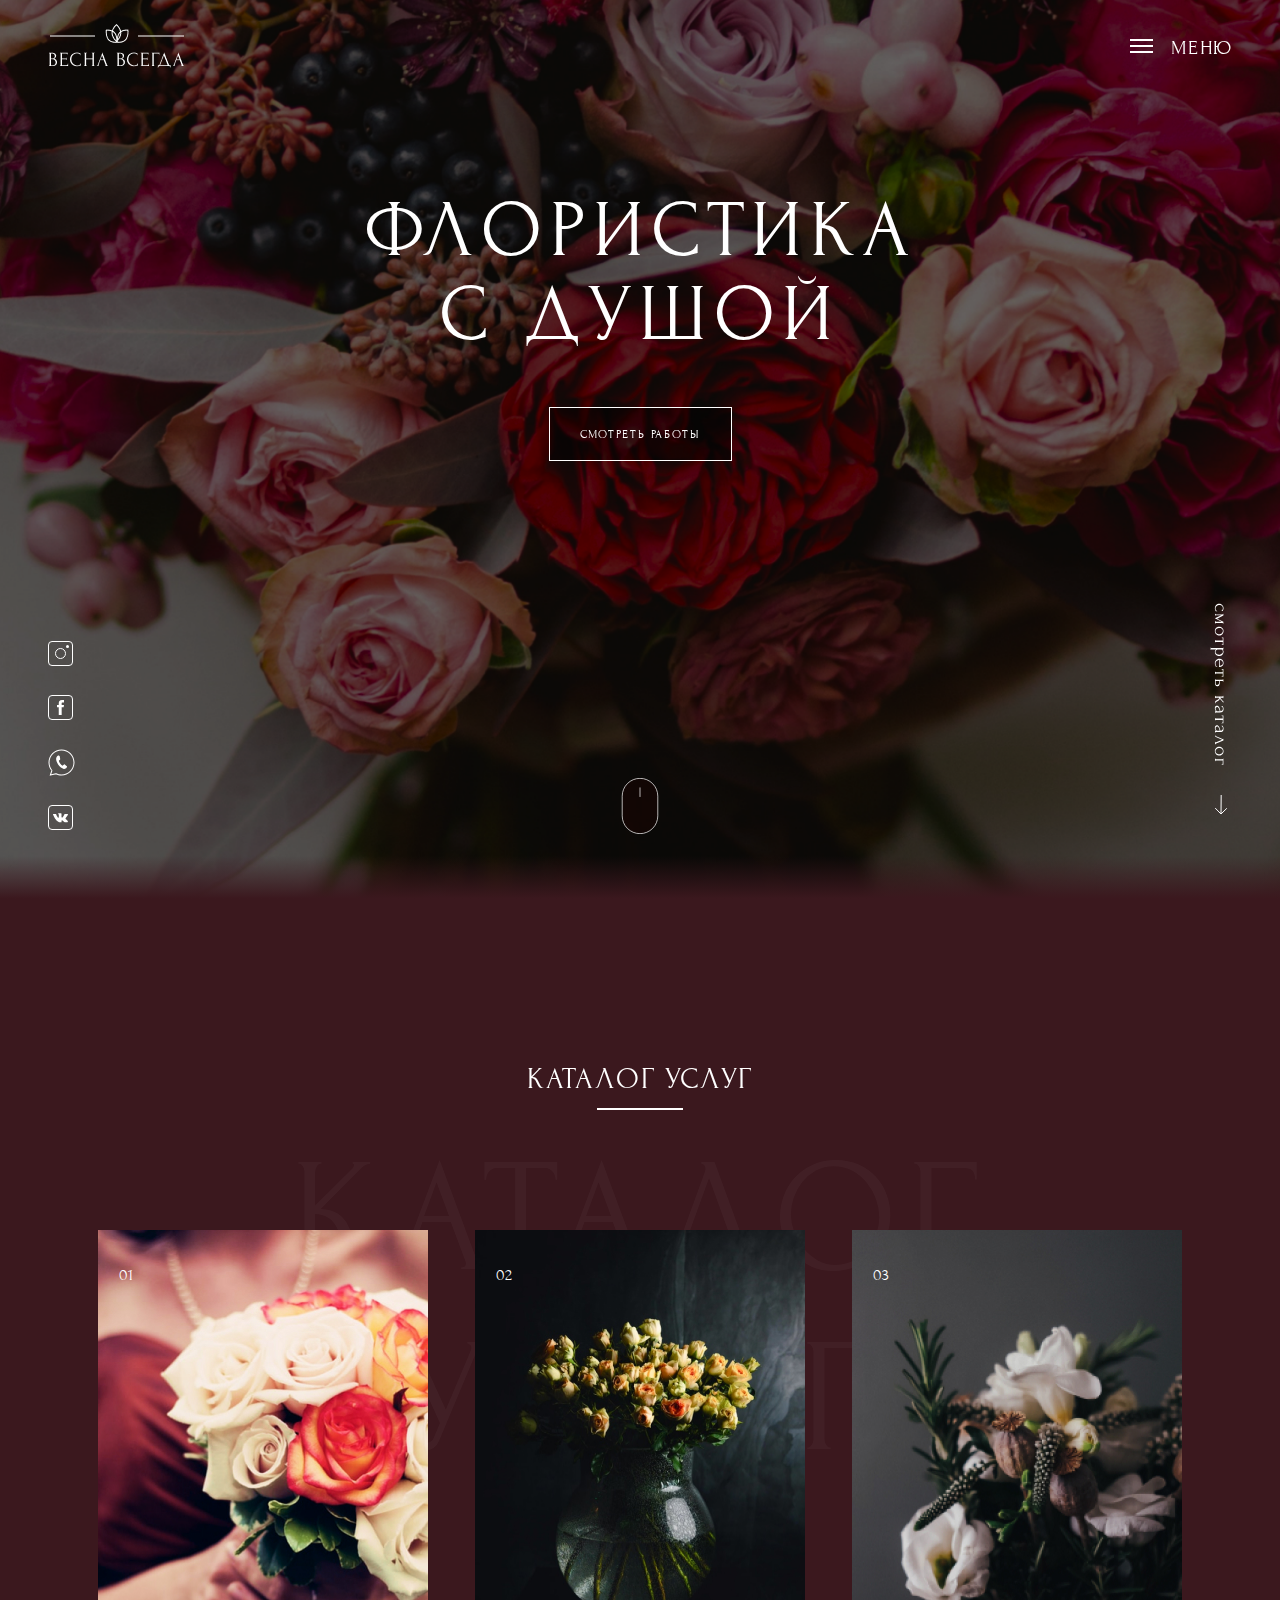
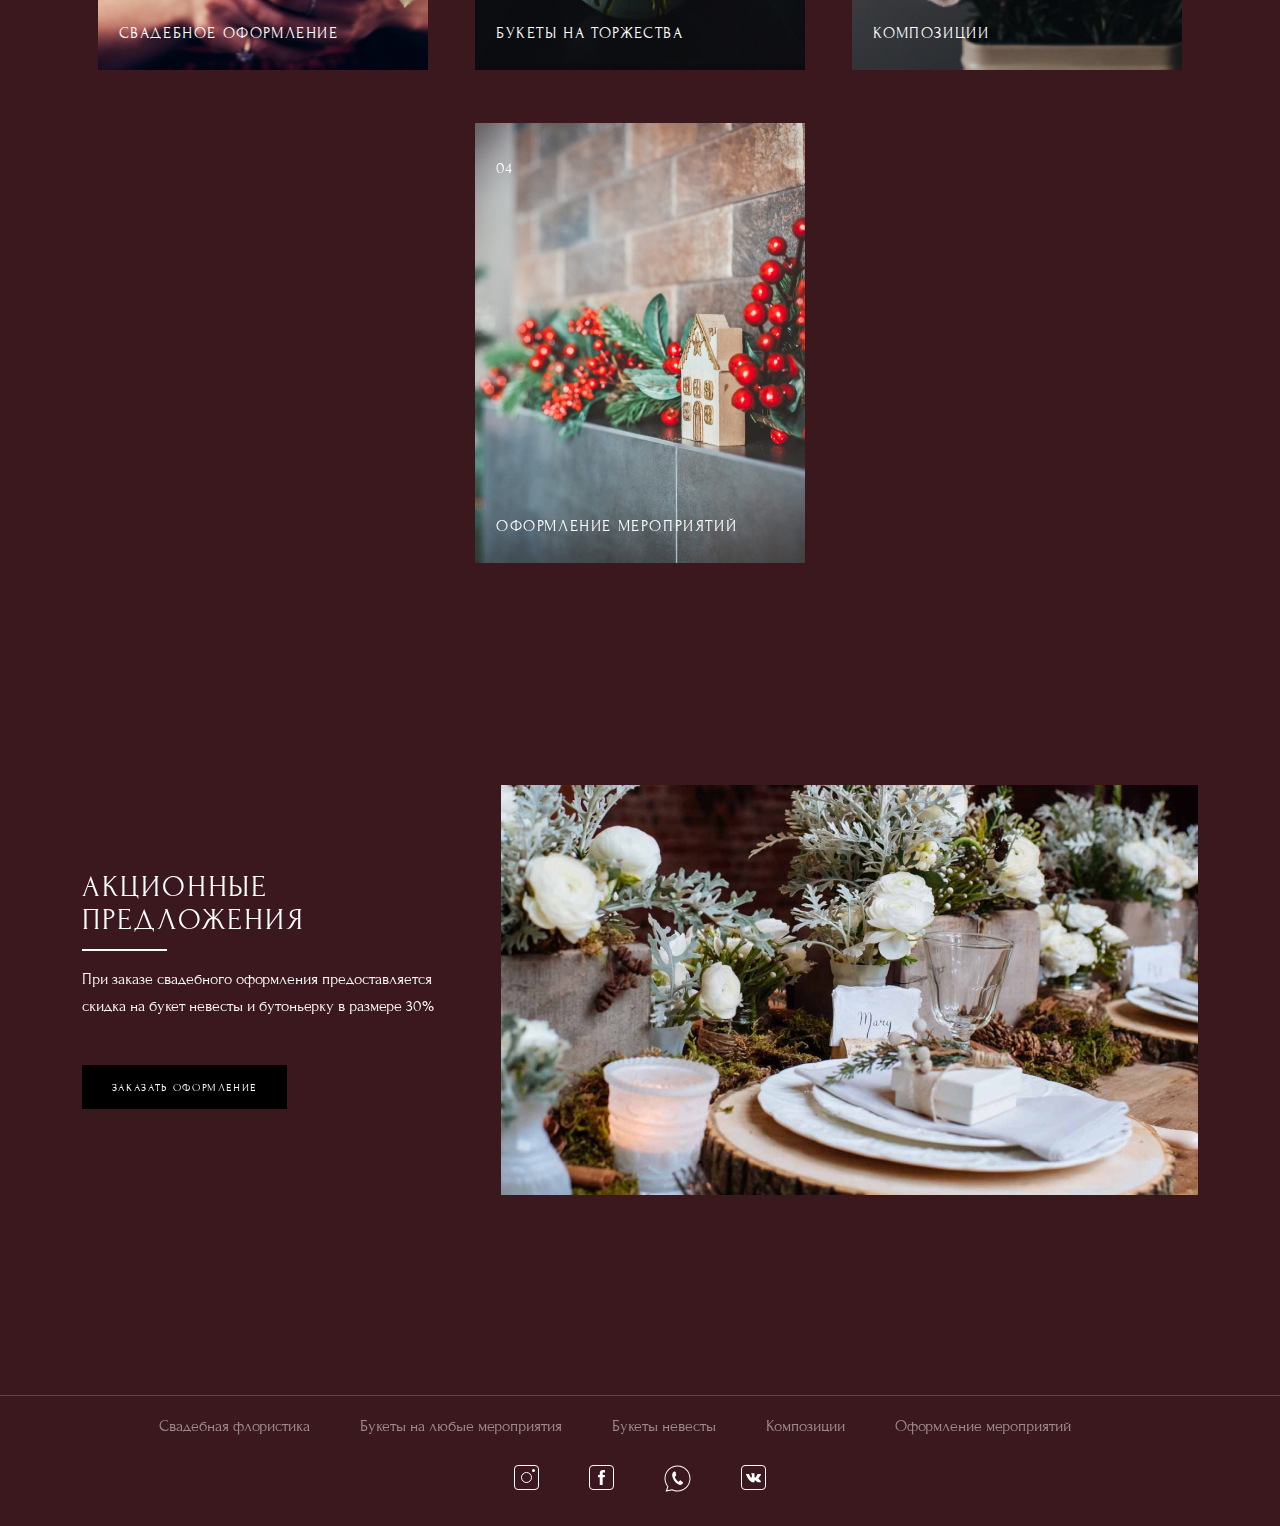
==== index.html @ 263a3485 "first commit" ====
<!DOCTYPE html>
<html lang="ru">
  <head>
    <meta charset="UTF-8" />
    <meta name="viewport" content="width=device-width, initial-scale=1.0" />
    <title>Весна всегда - флористика с душой</title>
    <link rel="stylesheet" href="style/main.css" />
    <link
      href="https://fonts.googleapis.com/css2?family=Forum&display=swap"
      rel="stylesheet"
    />
  </head>
  <body>

   
    <header class="header">

      <div class="container">

        <div class="header-top">

          <div class="logo">
            <a href="index.html" class="logo__link">
              <div class="logo__image"></div>
            </a>
          </div>
          <!-- /.logo -->

          <!--********** Burger button **********-->

          <div class="burger-icon">

            <div class="burger-icon__button">
              <div class="burger-icon__lines"></div>
            </div>
  
            <p class="burger-icon__text">меню</p>
          </div>
          <!-- /.burger-icon -->
  
          <!--********** Burger menu **********-->

          <nav class="burger-menu">
            <ul class="burger-menu__list">
              <li class="burger-menu__item">
  
                <div class="burger-menu__logo"></div>
  
              </li>
  
              <li class="burger-menu__item">
                <a href="pages/wedding-design.html" class="burger-menu__link">
  
                  свадебная <br /> флористика
  
                </a>
              </li>
  
              <li class="burger-menu__item">
                <a href="pages/event-bouquets.html" class="burger-menu__link">
  
                  букеты на любые <br /> мероприятия
  
                </a>
              </li>

              <li class="burger-menu__item burger-menu__item-mobile">
                <a href="#" class="burger-menu__link">
  
                  букеты невесты
  
                </a>
              </li>
  
              <li class="burger-menu__item">
                <a href="pages/compositions.html" class="burger-menu__link">
  
                  композиции
  
                </a>
              </li>
              <li class="burger-menu__item">
                <a href="pages/event-design.html" class="burger-menu__link">
  
                  оформление <br /> мероприятий
  
                </a>
              </li>
  
            </ul>
          </nav>
          <!-- /.burger-menu -->

        </div>
         <!-- /.header-top -->

      </div>
      <!-- /.container -->

      <div class="header__body">

        <div class="container">

            <div class="social-menu">
              <ul class="social-menu__list">
    
                <li class="social-menu__item">
                  <a href="#" class="social-menu__link">
    
                    <img src="img\social\instagram.svg" alt="Instagram" class="social-menu__icon"/>
    
                  </a>
                </li>
    
                <li class="social-menu__item">
                  <a href="#" class="social-menu__link">
    
                    <img src="img\social\facebook.svg" alt="Facebook" class="social-menu__icon"/>
    
                  </a>
                </li>
    
                <li class="social-menu__item">
                  <a href="#" class="social-menu__link">
    
                    <img src="img\social\viber.svg" alt="Viber" class="social-menu__icon"/>
    
                  </a>
                </li>
    
                <li class="social-menu__item">
                  <a href="#" class="social-menu__link">

                    <img src="img\social\vkontakte.svg" alt="Vkontakte" class="social-menu__icon">

                  </a>
                </li>
    
              </ul>
            </div>
            <!-- ./social-menu -->

            <div class="header__body-content">

              <h1 class="header-title">
                флористика <br />
                с душой
              </h1>

              <button class="header-button">смотреть работы</button>

              
            </div>
            <!-- /.header__body-content -->

          <div class="header__mouse">

              <img src="img/header/header-mouse.svg" alt="" class="header__mouse-image">
            
          </div>
          <!-- /.header__mouse -->

          <div class="header__arrow">

            <a href="#catalog" class="header__arrow-link">
              <img src="img/header/header-down-arrow.svg" alt="Down arrow" class="header__arrow-icon">
            </a>

          </div>
          <!-- /.header__arrow -->

        </div>
        <!-- /.container -->

        
      
      </div>
      <!-- /.header__body -->

      <!--********** Mobile header **********-->

      <div class="tablet-header">

        <div class="container">

          <div class="tablet-header__body">

            <h1 class="header-title">
              флористика с <br /> душой
            </h1>

            <button class="header-button">смотреть работы</button>

            <div class="mobile-social">
              <div class="mobile__social-menu">
                <div class="mobile__social-circle">
                  <a href="#" class="mobile__social-link">
                    <svg
                      class="mobile__social-icon"
                      viewBox="0 0 25 25"
                      fill="none"
                      xmlns="http://www.w3.org/2000/svg"
                    >
                      <rect
                        x="0.5"
                        y="0.5"
                        width="24"
                        height="24"
                        rx="3.5"
                        stroke="white"
                      />
                      <circle cx="12.5" cy="12.5" r="5" stroke="white" />
                      <circle cx="19.5" cy="5.5" r="1.5" fill="white" />
                    </svg>
                  </a>
                </div>
            
                <div class="mobile__social-circle">
                  <a href="#" class="mobile__social-link">
                    <svg
                      class="mobile__social-icon"
                      viewBox="0 0 25 25"
                      fill="none"
                      xmlns="http://www.w3.org/2000/svg"
                    >
                      <rect
                        x="0.5"
                        y="0.5"
                        width="24"
                        height="24"
                        rx="3.5"
                        stroke="white"
                      />
                      <path
                        d="M15.6309 12.3113H13.6667V20.1113H10.75V12.3113H9V9.91133H10.75V8.46523C10.7523 6.36055 11.6022 5.11133 14.013 5.11133H16V7.51133H14.667C13.7282 7.51133 13.6667 7.87227 13.6667 8.54492V9.91133H16L15.6309 12.3113Z"
                        fill="white"
                      />
                    </svg>
                  </a>
                </div>
            
                <div class="mobile__social-circle">
                  <a href="#" class="mobile__social-link">
                    <svg
                      class="mobile__social-icon"
                      viewBox="0 0 27 27"
                      fill="none"
                      xmlns="http://www.w3.org/2000/svg"
                    >
                      <path
                        fill-rule="evenodd"
                        clip-rule="evenodd"
                        d="M11.7322 7.34431C11.6131 6.77235 11.3828 6.71752 11.1737 6.66946C11.0033 6.62879 10.8072 6.59134 10.6111 6.55388C10.4175 6.51689 10.083 6.53415 9.75349 6.80127C9.42204 7.06532 8.51536 7.68752 8.21717 9.24844C7.91947 10.8067 8.68664 12.5171 8.79149 12.7563C8.89926 12.9933 10.1561 16.6585 12.9003 18.5003C15.1824 20.0293 15.7282 19.9172 16.2755 19.9676C16.8258 20.0159 18.1626 19.5327 18.5487 18.8381C18.9343 18.1461 19.0554 17.5118 19.0082 17.3648C18.9611 17.2178 18.7799 17.1021 18.515 16.8864C18.2526 16.6712 16.9536 15.6304 16.7029 15.4716C16.4541 15.3158 16.2681 15.2262 16.0116 15.5046C15.7552 15.7829 15.0546 16.3904 14.8423 16.569C14.6301 16.7476 14.4557 16.7413 14.1903 16.5283C13.9278 16.3131 13.0451 15.7982 12.1284 14.503C11.4151 13.4956 11.0225 12.3465 10.9114 11.9952C10.7999 11.6465 10.9853 11.5034 11.1634 11.3723C11.3235 11.2568 11.5295 11.0581 11.7126 10.901C11.8932 10.7434 11.9666 10.6221 12.1062 10.4297C12.2434 10.2367 12.2304 10.0422 12.1882 9.86908C12.146 9.69598 11.8739 8.02071 11.7322 7.34431Z"
                        fill="white"
                      />
                      <path
                        d="M3.89061 21.4948L4.36495 21.653L4.453 21.3888L4.2748 21.1749L3.89061 21.4948ZM2.38889 26L1.91455 25.8419L1.63529 26.6797L2.49735 26.4881L2.38889 26ZM8.03513 24.7453L8.25401 24.2957L8.09706 24.2193L7.92667 24.2572L8.03513 24.7453ZM25.5 13.5C25.5 20.1274 20.1274 25.5 13.5 25.5V26.5C20.6797 26.5 26.5 20.6797 26.5 13.5H25.5ZM13.5 1.5C20.1274 1.5 25.5 6.87258 25.5 13.5H26.5C26.5 6.3203 20.6797 0.5 13.5 0.5V1.5ZM1.5 13.5C1.5 6.87258 6.87258 1.5 13.5 1.5V0.5C6.3203 0.5 0.5 6.3203 0.5 13.5H1.5ZM4.2748 21.1749C2.54195 19.0943 1.5 16.4195 1.5 13.5H0.5C0.5 16.6619 1.62947 19.5613 3.50641 21.8148L4.2748 21.1749ZM2.86323 26.1581L4.36495 21.653L3.41627 21.3367L1.91455 25.8419L2.86323 26.1581ZM7.92667 24.2572L2.28042 25.5119L2.49735 26.4881L8.1436 25.2334L7.92667 24.2572ZM13.5 25.5C11.6178 25.5 9.8382 25.067 8.25401 24.2957L7.81626 25.1948C9.53385 26.0311 11.4629 26.5 13.5 26.5V25.5Z"
                        fill="white"
                      />
                    </svg>
                  </a>
                </div>
            
                <div class="mobile__social-circle">
                  <a href="#" class="mobile__social-link">
                    <svg
                      class="mobile__social-icon"
                      viewBox="0 0 25 25"
                      fill="none"
                      xmlns="http://www.w3.org/2000/svg"
                    >
                      <rect
                        x="0.5"
                        y="0.5"
                        width="24"
                        height="24"
                        rx="3.5"
                        stroke="white"
                      />
                      <path
                        d="M18.3482 14.5483C19.5548 15.7177 19.8061 16.2895 19.8468 16.3598C20.3449 17.2269 19.2945 17.2949 19.2945 17.2949L17.2819 17.3253C17.2819 17.3253 16.8472 17.4144 16.279 17.0043C15.5252 16.4653 14.4951 15.0592 13.9427 15.242C13.3813 15.4271 13.5602 16.9012 13.5602 16.9012C13.5602 16.9012 13.5647 17.0816 13.4379 17.2269C13.2975 17.3792 13.0259 17.3206 13.0259 17.3206H12.4463C12.4463 17.3206 10.298 17.33 8.54574 15.4224C6.63733 13.3438 5.04132 9.45601 5.04132 9.45601C5.04132 9.45601 4.94398 9.20995 5.04811 9.07871C5.1681 8.93108 5.49182 8.93342 5.49182 8.93342H7.64474C7.64474 8.93342 7.84622 8.96154 7.9911 9.07403C8.11335 9.16542 8.179 9.33884 8.179 9.33884C8.179 9.33884 8.43934 10.063 8.90117 10.8972C9.79991 12.5236 10.2187 12.8798 10.5243 12.704C10.9681 12.4486 10.8345 10.4051 10.8345 10.4051C10.8345 10.4051 10.8435 9.66223 10.6104 9.33181C10.4293 9.07403 10.0919 8.99904 9.94253 8.97795C9.82029 8.96389 10.0195 8.66861 10.2776 8.53738C10.6647 8.34053 11.3506 8.32647 12.1588 8.33584C12.7882 8.34287 13.0259 8.3335 13.0259 8.3335C13.7684 8.52097 13.5171 9.24744 13.5171 10.9816C13.5171 11.5393 13.4198 12.3221 13.8046 12.5798C13.9699 12.6947 14.563 12.7111 15.5704 10.9183C16.0504 10.0677 16.4284 9.26853 16.4284 9.26853C16.4284 9.26853 16.5099 9.08809 16.6299 9.0131C16.7567 8.93342 16.9242 8.93342 16.9242 8.93342L19.1903 8.94514C19.1903 8.94514 19.8717 8.85609 19.9804 9.17948C20.0959 9.51694 19.702 10.1075 18.7783 11.3987C17.257 13.5196 17.0872 13.3227 18.3482 14.5483Z"
                        fill="white"
                      />
                    </svg>
                  </a>
                </div>
              </div>
            </div>
            <!-- /.mobile-social -->

            <div class="tablet-header__arrow">
              <img src="img/header/down-arrow-tablet.svg" alt="Down arrow" class="tablet-header__arrow-icon">
            </div>
    

          </div>
          <!-- /.tablet-header__wrap -->

        </div>
        <!-- /.container -->

      </div>
      <!-- /.tablet-header__body -->


      <div class="smartphone-header">

        <div class="container">

          <div class="smartphone-header__body">

            <h1 class="header-title">
              флористика <br /> с душой
            </h1>

            <button class="header-button">смотреть работы</button>

            <div class="mobile-social">
              <div class="mobile__social-menu">
                <div class="mobile__social-circle">
                  <a href="#" class="mobile__social-link">
                    <svg
                      class="mobile__social-icon"
                      viewBox="0 0 25 25"
                      fill="none"
                      xmlns="http://www.w3.org/2000/svg"
                    >
                      <rect
                        x="0.5"
                        y="0.5"
                        width="24"
                        height="24"
                        rx="3.5"
                        stroke="white"
                      />
                      <circle cx="12.5" cy="12.5" r="5" stroke="white" />
                      <circle cx="19.5" cy="5.5" r="1.5" fill="white" />
                    </svg>
                  </a>
                </div>
            
                <div class="mobile__social-circle">
                  <a href="#" class="mobile__social-link">
                    <svg
                      class="mobile__social-icon"
                      viewBox="0 0 25 25"
                      fill="none"
                      xmlns="http://www.w3.org/2000/svg"
                    >
                      <rect
                        x="0.5"
                        y="0.5"
                        width="24"
                        height="24"
                        rx="3.5"
                        stroke="white"
                      />
                      <path
                        d="M15.6309 12.3113H13.6667V20.1113H10.75V12.3113H9V9.91133H10.75V8.46523C10.7523 6.36055 11.6022 5.11133 14.013 5.11133H16V7.51133H14.667C13.7282 7.51133 13.6667 7.87227 13.6667 8.54492V9.91133H16L15.6309 12.3113Z"
                        fill="white"
                      />
                    </svg>
                  </a>
                </div>
            
                <div class="mobile__social-circle">
                  <a href="#" class="mobile__social-link">
                    <svg
                      class="mobile__social-icon"
                      viewBox="0 0 27 27"
                      fill="none"
                      xmlns="http://www.w3.org/2000/svg"
                    >
                      <path
                        fill-rule="evenodd"
                        clip-rule="evenodd"
                        d="M11.7322 7.34431C11.6131 6.77235 11.3828 6.71752 11.1737 6.66946C11.0033 6.62879 10.8072 6.59134 10.6111 6.55388C10.4175 6.51689 10.083 6.53415 9.75349 6.80127C9.42204 7.06532 8.51536 7.68752 8.21717 9.24844C7.91947 10.8067 8.68664 12.5171 8.79149 12.7563C8.89926 12.9933 10.1561 16.6585 12.9003 18.5003C15.1824 20.0293 15.7282 19.9172 16.2755 19.9676C16.8258 20.0159 18.1626 19.5327 18.5487 18.8381C18.9343 18.1461 19.0554 17.5118 19.0082 17.3648C18.9611 17.2178 18.7799 17.1021 18.515 16.8864C18.2526 16.6712 16.9536 15.6304 16.7029 15.4716C16.4541 15.3158 16.2681 15.2262 16.0116 15.5046C15.7552 15.7829 15.0546 16.3904 14.8423 16.569C14.6301 16.7476 14.4557 16.7413 14.1903 16.5283C13.9278 16.3131 13.0451 15.7982 12.1284 14.503C11.4151 13.4956 11.0225 12.3465 10.9114 11.9952C10.7999 11.6465 10.9853 11.5034 11.1634 11.3723C11.3235 11.2568 11.5295 11.0581 11.7126 10.901C11.8932 10.7434 11.9666 10.6221 12.1062 10.4297C12.2434 10.2367 12.2304 10.0422 12.1882 9.86908C12.146 9.69598 11.8739 8.02071 11.7322 7.34431Z"
                        fill="white"
                      />
                      <path
                        d="M3.89061 21.4948L4.36495 21.653L4.453 21.3888L4.2748 21.1749L3.89061 21.4948ZM2.38889 26L1.91455 25.8419L1.63529 26.6797L2.49735 26.4881L2.38889 26ZM8.03513 24.7453L8.25401 24.2957L8.09706 24.2193L7.92667 24.2572L8.03513 24.7453ZM25.5 13.5C25.5 20.1274 20.1274 25.5 13.5 25.5V26.5C20.6797 26.5 26.5 20.6797 26.5 13.5H25.5ZM13.5 1.5C20.1274 1.5 25.5 6.87258 25.5 13.5H26.5C26.5 6.3203 20.6797 0.5 13.5 0.5V1.5ZM1.5 13.5C1.5 6.87258 6.87258 1.5 13.5 1.5V0.5C6.3203 0.5 0.5 6.3203 0.5 13.5H1.5ZM4.2748 21.1749C2.54195 19.0943 1.5 16.4195 1.5 13.5H0.5C0.5 16.6619 1.62947 19.5613 3.50641 21.8148L4.2748 21.1749ZM2.86323 26.1581L4.36495 21.653L3.41627 21.3367L1.91455 25.8419L2.86323 26.1581ZM7.92667 24.2572L2.28042 25.5119L2.49735 26.4881L8.1436 25.2334L7.92667 24.2572ZM13.5 25.5C11.6178 25.5 9.8382 25.067 8.25401 24.2957L7.81626 25.1948C9.53385 26.0311 11.4629 26.5 13.5 26.5V25.5Z"
                        fill="white"
                      />
                    </svg>
                  </a>
                </div>
            
                <div class="mobile__social-circle">
                  <a href="#" class="mobile__social-link">
                    <svg
                      class="mobile__social-icon"
                      viewBox="0 0 25 25"
                      fill="none"
                      xmlns="http://www.w3.org/2000/svg"
                    >
                      <rect
                        x="0.5"
                        y="0.5"
                        width="24"
                        height="24"
                        rx="3.5"
                        stroke="white"
                      />
                      <path
                        d="M18.3482 14.5483C19.5548 15.7177 19.8061 16.2895 19.8468 16.3598C20.3449 17.2269 19.2945 17.2949 19.2945 17.2949L17.2819 17.3253C17.2819 17.3253 16.8472 17.4144 16.279 17.0043C15.5252 16.4653 14.4951 15.0592 13.9427 15.242C13.3813 15.4271 13.5602 16.9012 13.5602 16.9012C13.5602 16.9012 13.5647 17.0816 13.4379 17.2269C13.2975 17.3792 13.0259 17.3206 13.0259 17.3206H12.4463C12.4463 17.3206 10.298 17.33 8.54574 15.4224C6.63733 13.3438 5.04132 9.45601 5.04132 9.45601C5.04132 9.45601 4.94398 9.20995 5.04811 9.07871C5.1681 8.93108 5.49182 8.93342 5.49182 8.93342H7.64474C7.64474 8.93342 7.84622 8.96154 7.9911 9.07403C8.11335 9.16542 8.179 9.33884 8.179 9.33884C8.179 9.33884 8.43934 10.063 8.90117 10.8972C9.79991 12.5236 10.2187 12.8798 10.5243 12.704C10.9681 12.4486 10.8345 10.4051 10.8345 10.4051C10.8345 10.4051 10.8435 9.66223 10.6104 9.33181C10.4293 9.07403 10.0919 8.99904 9.94253 8.97795C9.82029 8.96389 10.0195 8.66861 10.2776 8.53738C10.6647 8.34053 11.3506 8.32647 12.1588 8.33584C12.7882 8.34287 13.0259 8.3335 13.0259 8.3335C13.7684 8.52097 13.5171 9.24744 13.5171 10.9816C13.5171 11.5393 13.4198 12.3221 13.8046 12.5798C13.9699 12.6947 14.563 12.7111 15.5704 10.9183C16.0504 10.0677 16.4284 9.26853 16.4284 9.26853C16.4284 9.26853 16.5099 9.08809 16.6299 9.0131C16.7567 8.93342 16.9242 8.93342 16.9242 8.93342L19.1903 8.94514C19.1903 8.94514 19.8717 8.85609 19.9804 9.17948C20.0959 9.51694 19.702 10.1075 18.7783 11.3987C17.257 13.5196 17.0872 13.3227 18.3482 14.5483Z"
                        fill="white"
                      />
                    </svg>
                  </a>
                </div>
              </div>
            </div>
            <!-- /.mobile-social -->

            <div class="smartphone-header__arrow">
              <img src="img/header/down-arrow-smartphone.svg" alt="Down arrow" class="smartphone-header__arrow-icon">
            </div>

          </div>
          <!-- /.smartphone-header__body -->

        </div>
        <!-- /.container -->

      </div>
      <!-- /.smartphone-header -->

      <div class="header__gradient"></div>

    </header>
    <!-- /.header -->
  
   
    <main>

      <div class="container">

        <section class="catalog" id="catalog">

          <div class="catalog__header">
            <h3 class="title catalog__title">каталог услуг</h3>

            <p class="catalog__bg">каталог услуг</p>
          </div>

          <div class="cards-wrapper">

            <div class="card">
              <div class="card__wrap bg-1">
                <p class="card__number">01</p>

                <p class="card__text">
                  свадебное оформление
                </p>

                <button class="card__button">смотреть работы</button>
              </div>
            </div>

            <div class="card">
              <div class="card__wrap bg-2">
                <p class="card__number">02</p>

                <p class="card__text">
                  букеты на торжества
                </p>

                <button class="card__button">смотреть работы</button>
              </div>
            </div>

            <div class="card">
              <div class="card__wrap bg-3">
                <p class="card__number">03</p>

                <p class="card__text">
                  композиции
                </p>

                <button class="card__button">смотреть работы</button>
              </div>
            </div>

            <div class="card">
              <div class="card__wrap bg-4">
                <p class="card__number">04</p>

                <p class="card__text">
                  оформление мероприятий
                </p>

                <button class="card__button">смотреть работы</button>
              </div>
            </div>
          </div>
          <!-- /.cards-wrapper -->

           <!--********** Mobile catalog **********-->

          <!--********** Carousel **********-->

          <div class="carousel">

            <section class="regular slider">
              <div>
                
                <div class="card">
                  
                  <div class="card__wrap bg-1">
                    <p class="card__number">01</p>
    
                    <p class="card__text">
                      свадебное оформление
                    </p>
    
                    <button class="card__button">смотреть работы</button>
                  </div>
                
                </div>

              </div>
              <div>
                
                <div class="card">
                  
                    <div class="card__wrap bg-2">
                      <p class="card__number">02</p>
      
                      <p class="card__text">
                        букеты на торжества
                      </p>
      
                      <button class="card__button">смотреть работы</button>
                    </div>
                
                </div>

              </div>
              <div>
                
                <div class="card">
                 
                    <div class="card__wrap bg-3">
                      <p class="card__number">03</p>
      
                      <p class="card__text">
                        композиции
                      </p>
      
                      <button class="card__button">смотреть работы</button>
                    </div>
                
                </div>

              </div>

              <div>
                
                <div class="card">
                  
                    <div class="card__wrap bg-4">
                      <p class="card__number">04</p>
      
                      <p class="card__text">
                        оформление мероприятий
                      </p>
      
                      <button class="card__button">смотреть работы</button>
                    </div>
                 
                </div>

              </div>

            </section>

          </div>
          <!-- /.carousel -->

        </section>
        <!-- /.catalog -->

        <!-- ********** Offers ********** -->

        <section class="offers">

          <div class="offers__content">
            <h3 class="title offers__title">

              акционные <br />предложения

            </h3>

            <p class="offers__text">

              При заказе свадебного оформления предоставляется <br />скидка на
              букет невесты и бутоньерку в размере 30%

            </p>

            <button class="offers__button">заказать оформление</button>
          </div>
          <!-- /.offers__content -->

          <img src="img/offers/offers-image.jpg" alt="" class="offers__image" />

        </section>
        <!-- /.offers -->

      </div>
      <!-- /.container -->

    </main>
    <!-- /.main -->

    
    <footer class="footer">
      <div class="footer__wrap">
        
        <nav class="footer-menu">
          <ul class="footer-menu__list">

            <li class="footer-menu__item">
              <a href="#" class="footer-menu__link">

                Свадебная флористика

              </a>
            </li>

            <li class="footer-menu__item">
              <a href="#" class="footer-menu__link">

                Букеты на любые мероприятия

              </a>
            </li>

            <li class="footer-menu__item">
              <a href="#" class="footer-menu__link">

                Букеты невесты

              </a>
            </li>

            <li class="footer-menu__item">
              <a href="#" class="footer-menu__link">

                Композиции

              </a>
            </li>
            <li class="footer-menu__item">
              <a href="#" class="footer-menu__link">

                Оформление мероприятий

              </a>
            </li>

          </ul>
          <!-- /.footer-menu__list -->
        </nav>
        <!-- /.footer-menu -->

        <ul class="footer-social-menu">
          <li class="footer-social-menu__item">
            <a href="" class="footer-social-menu__link">

              <img src="img/social/instagram.svg" alt="Instagram" class="footer-social-menu__image"/>

            </a>
          </li>

          <li class="footer-social-menu__item">
            <a href="" class="footer-social-menu__link">

              <img src="img/social/facebook.svg" alt="Facebook" class="footer-social-menu__image"/>

            </a>
          </li>

          <li class="footer-social-menu__item">
            <a href="" class="footer-social-menu__link">

              <img src="img/social/viber.svg" alt="Viber" class="footer-social-menu__image"/>

            </a>
          </li>

          <li class="footer-social-menu__item">
            <a href="" class="footer-social-menu__link">

              <img src="img/social/vkontakte.svg" alt="Vkontakte" class="footer-social-menu__image"/>

            </a>
          </li>

        </ul>
        <!-- /.footer-social-menu -->
      </div>
      <!-- /.footer__wrap -->
    </footer>

    <!--********** Modal window **********-->

    <div class="modal">

      <div class="overlay">

        <div class="modal__window">

          <div class="modal__wrap">

            <img src="img/modal-window/modal-image.png" alt="Flowers" class="modal__window-image" />

            <div class="modal__close">
              <img
                src="img/modal-window/modal-close.svg"
                alt=""
                class="modal__close-image"
              />
            </div>

            <div class="modal__forma">
              <div>
                <h3 class="modal__forma-title">

                  оставьте свой <br />
                  номер и мы вам <br />
                  перезвоним!

                </h3>
              </div>

              <form action="" class="modal__forma-wrap" id="modal-window-form">
                <div class="form-group">
                  <input
                    type="text"
                    class="modal__forma-input modal__forma_name"
                    id="input-name"
                    placeholder="Имя"
                  />
                </div>

                <div class="form-group form-group_phone">
                  <input
                    type="text"
                    class="modal__forma-input"
                    id="input-phone"
                    placeholder="Телефон"
                  />
                </div>

                <button type="submit" class="modal__forma-button">
                  позвоните мне
                </button>
              </form>

            </div>

          </div>

        </div>

      </div>

    </div>
    <!-- /.modal -->

    <!--********** JavaScript **********-->
    
    <script src="libs/jquery-3.5.0.min.js"></script>
    <script src="libs/slick.min.js"></script>
    <script src="javascript/script.js"></script>
  </body>
</html>
---- style/main.css ----
@import url("base.css");

@import url("blocks/header.css");
@import url("blocks/burger-menu.css");
@import url("blocks/catalog.css");
@import url("blocks/offers.css");
@import url("blocks/footer.css");
@import url("blocks/modal-window.css");

@import url("blocks/slick.css");
@import url("blocks/slick-theme.css");
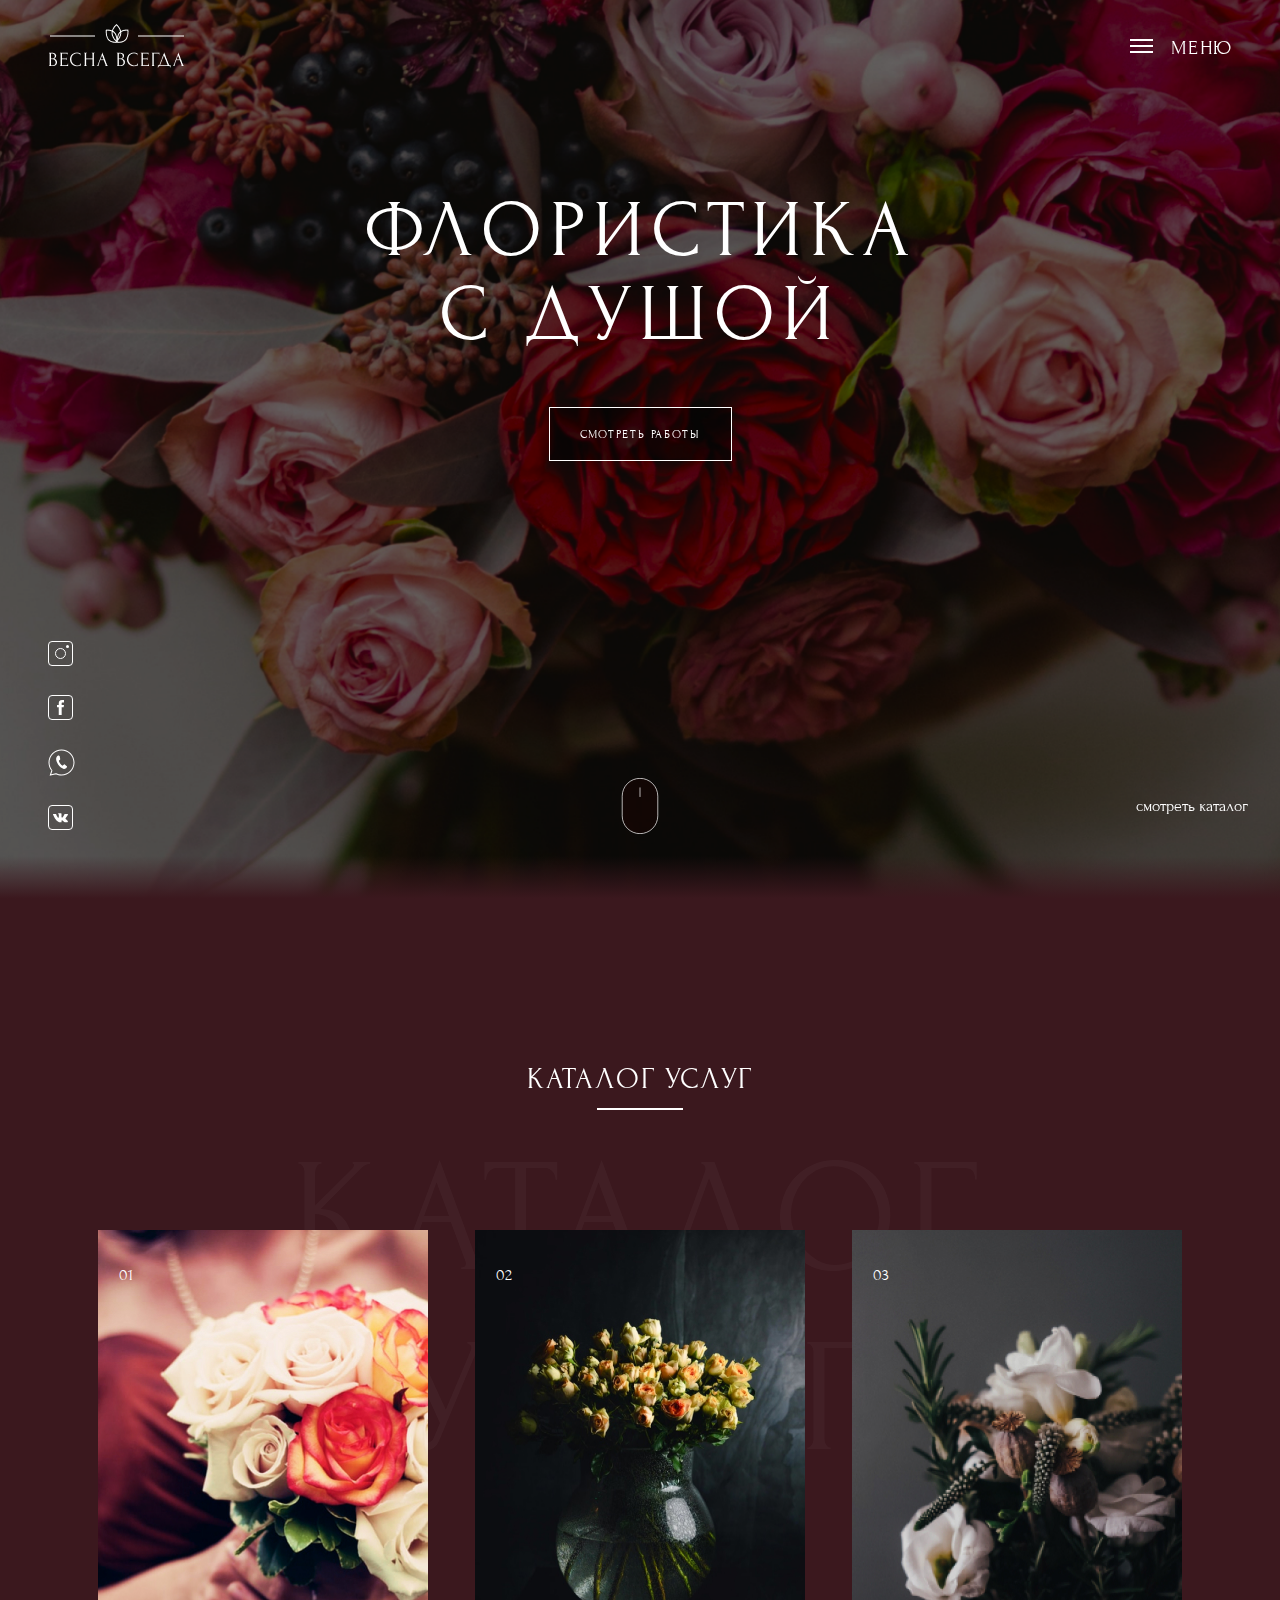
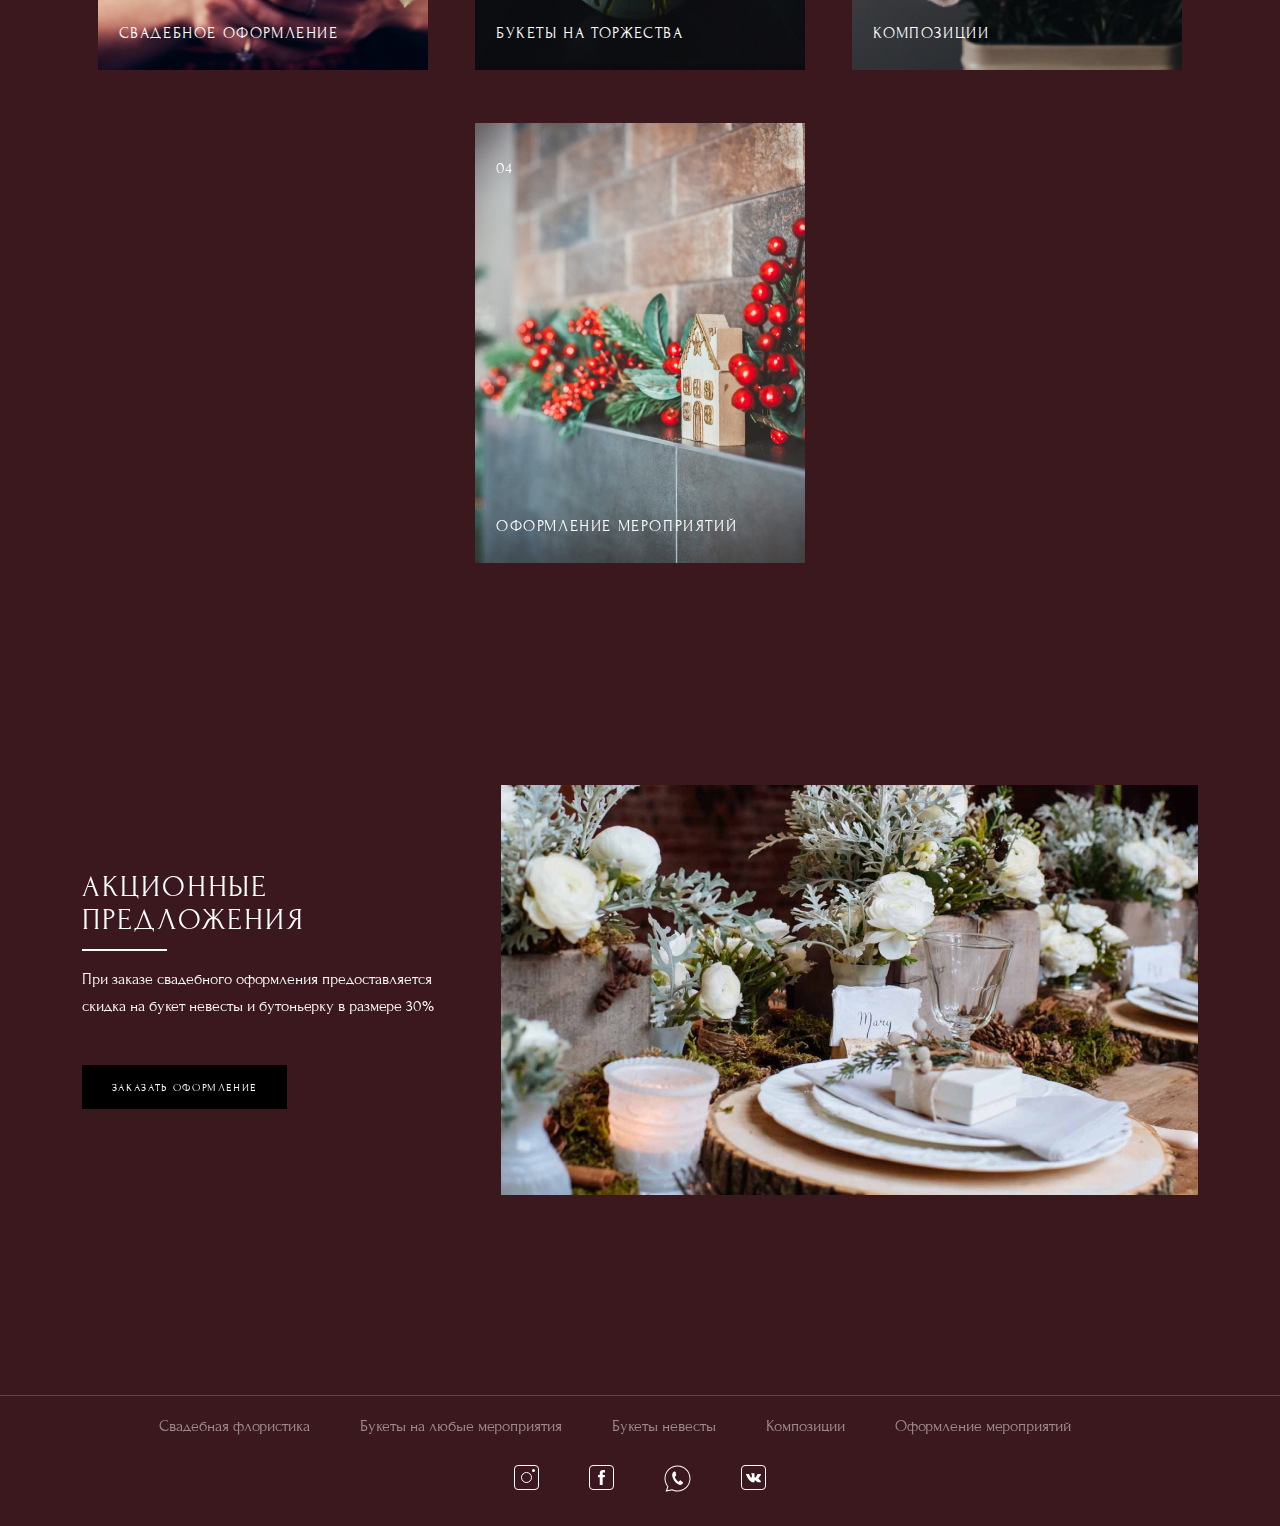
==== commit 6e860948: "New header arrow" ====
--- a/index.html
+++ b/index.html
@@ -161,10 +161,17 @@
           <!-- /.header__mouse -->
 
           <div class="header__arrow">
-
-            <a href="#catalog" class="header__arrow-link">
-              <img src="img/header/header-down-arrow.svg" alt="Down arrow" class="header__arrow-icon">
-            </a>
+            
+            <div class="header__arrow-wrap">
+
+              <p class="header__arrow-text">смотреть каталог</p>
+
+              <a href="#catalog" class="header__arrow-link">
+                <!--<img src="img/header/header-down-arrow.svg" alt="Down arrow" class="header__arrow-icon">-->
+                <img src="img/header/h-down-arrow.svg" alt="" class="header__arrow-icon">
+              </a>
+
+            </div>
 
           </div>
           <!-- /.header__arrow -->
@@ -453,7 +460,9 @@
                   свадебное оформление
                 </p>
 
-                <button class="card__button">смотреть работы</button>
+                <a href="pages/wedding-design.html" class="card__link">
+                  <button class="card__button">смотреть работы</button>
+                </a>
               </div>
             </div>
 
@@ -465,7 +474,9 @@
                   букеты на торжества
                 </p>
 
-                <button class="card__button">смотреть работы</button>
+                <a href="pages/event-bouquets.html" class="card__link">
+                  <button class="card__button">смотреть работы</button>
+                </a>
               </div>
             </div>
 
@@ -477,7 +488,9 @@
                   композиции
                 </p>
 
-                <button class="card__button">смотреть работы</button>
+                <a href="pages/compositions.html" class="card__link">
+                  <button class="card__button">смотреть работы</button>
+                </a>
               </div>
             </div>
 
@@ -489,7 +502,9 @@
                   оформление мероприятий
                 </p>
 
-                <button class="card__button">смотреть работы</button>
+                <a href="pages/event-design.html" class="card__link">
+                  <button class="card__button">смотреть работы</button>
+                </a>
               </div>
             </div>
           </div>
@@ -513,7 +528,10 @@
                       свадебное оформление
                     </p>
     
-                    <button class="card__button">смотреть работы</button>
+                    
+                    <a href="pages/wedding-design.html" class="card__link">
+                      <button class="card__button">смотреть работы</button>
+                    </a>
                   </div>
                 
                 </div>
@@ -530,7 +548,9 @@
                         букеты на торжества
                       </p>
       
-                      <button class="card__button">смотреть работы</button>
+                      <a href="pages/event-bouquets.html" class="card__link">
+                        <button class="card__button">смотреть работы</button>
+                      </a>
                     </div>
                 
                 </div>
@@ -547,7 +567,9 @@
                         композиции
                       </p>
       
-                      <button class="card__button">смотреть работы</button>
+                      <a href="pages/compositions.html" class="card__link">
+                        <button class="card__button">смотреть работы</button>
+                      </a>
                     </div>
                 
                 </div>
@@ -565,7 +587,9 @@
                         оформление мероприятий
                       </p>
       
-                      <button class="card__button">смотреть работы</button>
+                      <a href="pages/event-design.html" class="card__link">
+                        <button class="card__button">смотреть работы</button>
+                      </a>
                     </div>
                  
                 </div>
